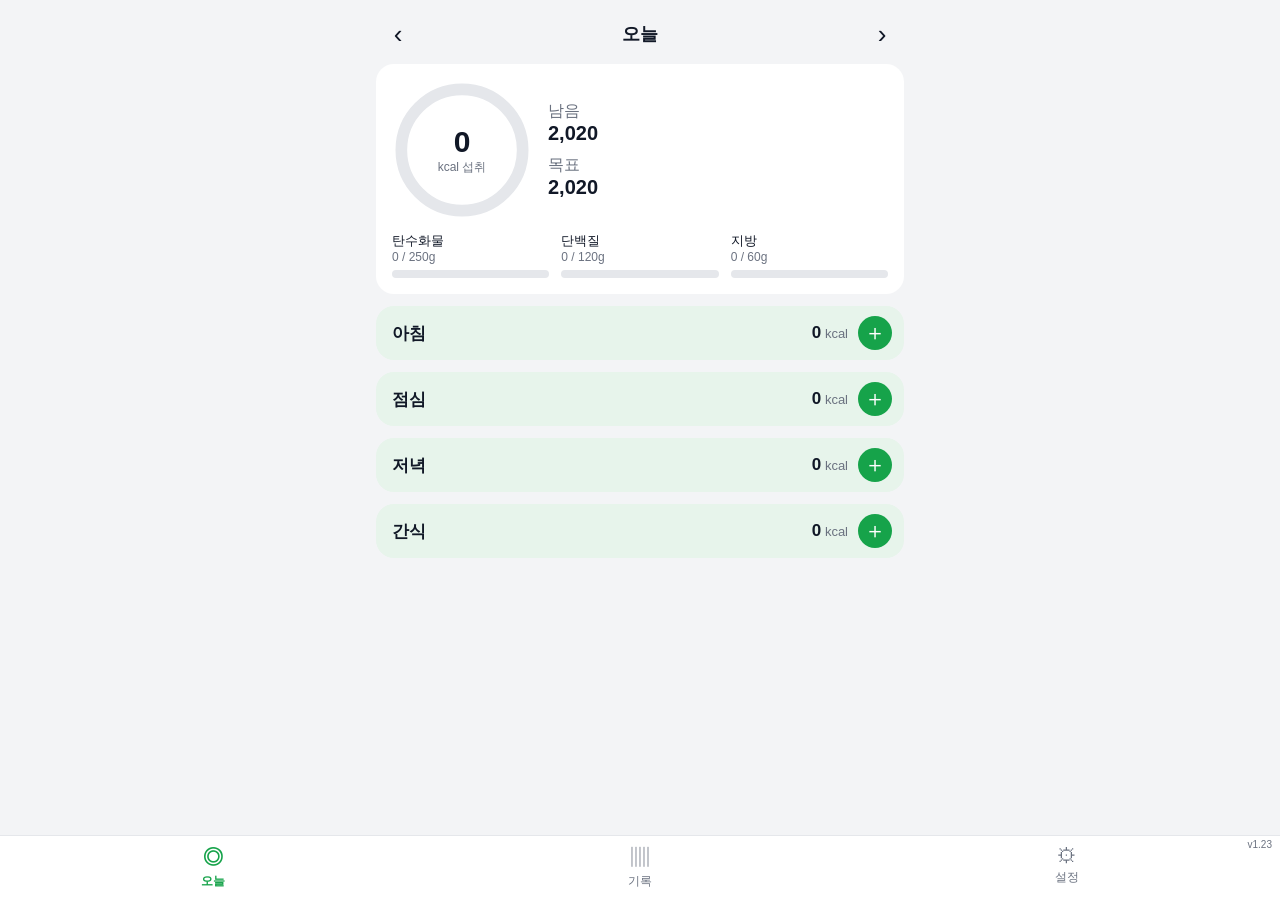
==== index.html @ 80eb6c92 "v1.23: 기록이 바뀌면 자동으로 Scriptable 열어 잠금화면 반영 (설정에서 끄기 가능) Co-Authored-By: Claude Opus 5.5 <noreply@anth" ====
<!doctype html>
<html lang="ko">
<head>
  <meta charset="utf-8">
  <meta name="viewport" content="width=device-width, initial-scale=1, viewport-fit=cover">
  <meta name="theme-color" content="#111827">
  <meta name="apple-mobile-web-app-capable" content="yes">
  <meta name="mobile-web-app-capable" content="yes">
  <meta name="apple-mobile-web-app-status-bar-style" content="black-translucent">
  <meta name="apple-mobile-web-app-title" content="Macho">
  <title>Macho</title>
  <link rel="manifest" href="manifest.webmanifest">
  <link rel="apple-touch-icon" href="icons/apple-touch-icon.png">
  <link rel="icon" href="icons/icon-192.png">
  <link rel="stylesheet" href="style.css">
</head>
<body>
  <main id="view-today" class="view active">
    <header class="datebar">
      <button class="icon-btn" id="prev-day" aria-label="이전 날">‹</button>
      <button class="date-label" id="date-label"></button>
      <button class="icon-btn" id="next-day" aria-label="다음 날">›</button>
    </header>

    <section class="card summary">
      <div class="ring-wrap">
        <svg viewBox="0 0 120 120" class="ring">
          <circle cx="60" cy="60" r="52" class="ring-bg"/>
          <circle cx="60" cy="60" r="52" class="ring-fg" id="ring-fg"/>
          <circle cx="112" cy="60" r="6" class="ring-pulse" id="ring-pulse"/>
          <circle cx="112" cy="60" r="6" class="ring-end" id="ring-end"/>
        </svg>
        <div class="ring-text">
          <div class="ring-num" id="kcal-eaten">0</div>
          <div class="ring-sub">kcal 섭취</div>
        </div>
      </div>
      <div class="side-stats">
        <div><span class="muted" id="kcal-left-label">남음</span><b id="kcal-left">0</b></div>
        <div><span class="muted">목표</span><b id="kcal-goal">0</b></div>
      </div>
      <div class="macros">
        <div class="macro" data-m="c"><div class="macro-top"><span>탄수화물</span><span class="mv"></span></div><div class="bar"><i></i></div></div>
        <div class="macro" data-m="p"><div class="macro-top"><span>단백질</span><span class="mv"></span></div><div class="bar"><i></i></div></div>
        <div class="macro" data-m="f"><div class="macro-top"><span>지방</span><span class="mv"></span></div><div class="bar"><i></i></div></div>
      </div>
    </section>

    <a class="btn wide sync-btn" id="widget-sync" hidden></a>

    <div id="meals"></div>
  </main>

  <main id="view-history" class="view">
    <h1 class="title">기록</h1>
    <section class="card">
      <div class="week-head">
        <button class="icon-btn" id="week-prev" aria-label="지난주">‹</button>
        <div class="center"><b id="week-label"></b><div class="muted small" id="week-sub"></div></div>
        <button class="icon-btn" id="week-next" aria-label="다음 주">›</button>
      </div>
      <div id="week-bars"></div>
    </section>
    <section class="card">
      <h2>추세</h2>
      <div class="seg" id="trend-range">
        <button data-range="30" class="active">1개월</button>
        <button data-range="90">3개월</button>
        <button data-range="365">1년</button>
        <button data-range="all">전체</button>
      </div>
      <div class="seg" id="trend-metric">
        <button data-metric="k" class="active">칼로리</button>
        <button data-metric="c">탄수화물</button>
        <button data-metric="p">단백질</button>
        <button data-metric="f">지방</button>
      </div>
      <div class="trend-stats" id="trend-stats"></div>
      <div class="trend-chart" id="trend-chart"></div>
      <p class="muted small" id="trend-note"></p>
    </section>
  </main>

  <main id="view-settings" class="view">
    <h1 class="title">설정</h1>
    <section class="card">
      <h2>하루 목표</h2>
      <label class="field"><span>탄수화물 (g)</span><input type="number" inputmode="decimal" id="goal-c"></label>
      <label class="field"><span>단백질 (g)</span><input type="number" inputmode="decimal" id="goal-p"></label>
      <label class="field"><span>지방 (g)</span><input type="number" inputmode="decimal" id="goal-f"></label>
      <p class="muted small">칼로리 목표 = 탄×4 + 단×4 + 지×9 = <b id="goal-kcal-calc">0</b> kcal</p>
      <button class="btn primary" id="save-goals">목표 저장</button>
    </section>

    <section class="card">
      <h2>아이폰 잠금화면 위젯</h2>
      <ol class="steps small">
        <li>앱스토어에서 무료 앱 <b>Scriptable</b>을 설치해요.</li>
        <li>스크립트가 2개예요. 각각 복사 버튼을 누르고, Scriptable에서 <b>＋</b> → 붙여넣기 → 맨 위 제목을 눌러 이름을 정확히 바꾸고 <b>Done</b>.
          <br>· 칼로리 원형 위젯 → 이름 <b>Macho</b>
          <br>· 탄단지 막대 위젯 → 이름 <b>MachoBar</b></li>
        <li>잠금화면을 길게 누르기 → <b>사용자화</b> → 잠금화면 → 시계 아래 위젯 칸 → <b>Scriptable</b> 직사각형 2개 추가 → 각 위젯을 눌러 Script를 왼쪽 <b>Macho</b>, 오른쪽 <b>MachoBar</b>로 선택. (Parameter 칸은 비워 두세요)</li>
        <li>아래 스위치를 켜면 오늘 화면에 <b>잠금화면에 반영</b> 버튼이 생겨요. 누르면 Scriptable이 잠깐 열렸다가 숫자를 저장해요. 왼쪽 위 <b>◀ Macho</b>를 눌러 돌아오면 돼요.</li>
      </ol>
      <div class="row">
        <button class="btn" data-copy="Macho">칼로리 스크립트 복사<br>(Macho)</button>
        <button class="btn" data-copy="MachoBar">탄단지 스크립트 복사<br>(MachoBar)</button>
      </div>
      <a class="btn wide" href="preview.html">위젯 모양 미리보기</a>
      <label class="switch-row"><span>잠금화면 위젯 사용</span><input type="checkbox" switch id="widget-toggle"></label>
      <label class="switch-row"><span>기록하면 바로 반영<br><small class="muted">추가·수정·삭제할 때 Scriptable이 잠깐 열려요</small></span><input type="checkbox" switch id="autosync-toggle"></label>
      <p class="muted small">위젯 숫자가 바뀌는 시점은 아이폰이 정해서, 반영 후 보통 몇 분 안에 바뀌어요.</p>
    </section>

    <section class="card">
      <h2>잠금화면 알림 <span class="tag">실험</span></h2>
      <p class="muted small">오늘 섭취 현황을 알림으로 띄워 잠금화면에서 볼 수 있게 합니다. 기록할 때마다 갱신됩니다. 안드로이드(크롬)에서 가장 잘 동작하고, 아이폰은 홈 화면에 추가한 뒤에만 가능합니다.</p>
      <label class="switch-row"><span>현황 알림 켜기</span><input type="checkbox" switch id="notify-toggle"></label>
      <p class="muted small" id="notify-status"></p>
    </section>

    <section class="card">
      <h2>내 음식</h2>
      <div id="custom-list"></div>
    </section>

    <section class="card">
      <h2>백업</h2>
      <p class="muted small">기록은 이 폰의 브라우저 안에만 저장됩니다. 폰을 바꾸거나 브라우저 데이터를 지우기 전에 백업해 두세요.</p>
      <div class="row">
        <button class="btn" id="export-btn">백업 파일 저장</button>
        <label class="btn">불러오기<input type="file" id="import-file" accept="application/json" hidden></label>
      </div>
    </section>

    <p class="muted small center" id="version-info"></p>
    <p class="muted small center">음식 데이터: 식품의약품안전처 식품영양성분 DB, 농촌진흥청 국가표준식품성분표<br>바코드 데이터: Open Food Facts (ODbL)</p>
  </main>

  <nav class="tabbar">
    <span class="app-version" id="app-version"></span>
    <button data-view="today" class="active"><span class="ti">◎</span>오늘</button>
    <button data-view="history"><span class="ti">▥</span>기록</button>
    <button data-view="settings"><span class="ti">⚙</span>설정</button>
  </nav>

  <!-- 음식 검색 시트 -->
  <div class="sheet" id="search-sheet" hidden>
    <div class="sheet-head">
      <button class="icon-btn" data-close aria-label="닫기">✕</button>
      <h2 id="search-title">음식 추가</h2>
      <span></span>
    </div>
    <div class="search-row">
      <input type="search" id="search-input" class="search" placeholder="음식 검색 (예: 닭가슴살)" autocomplete="off">
      <button class="btn scan-btn" id="scan-btn" aria-label="바코드 찍기">▥ 바코드</button>
    </div>
    <div class="seg" id="search-tabs">
      <button data-tab="recent" class="active">최근</button>
      <button data-tab="all">전체</button>
      <button data-tab="mine">내 음식</button>
    </div>
    <div class="food-list" id="food-list"></div>
    <button class="btn wide" id="custom-btn">＋ 직접 입력하기</button>
  </div>

  <!-- 바코드 시트 -->
  <div class="sheet" id="scan-sheet" hidden>
    <div class="sheet-head">
      <button class="icon-btn" data-close aria-label="닫기">✕</button>
      <h2>바코드 찍기</h2>
      <span></span>
    </div>
    <div class="scan-box"><video id="scan-video" playsinline muted></video><div class="scan-frame"></div></div>
    <p class="muted center small" id="scan-status">바코드를 가운데 네모에 맞춰 주세요</p>
    <label class="btn wide">사진으로 찍어서 찾기<input type="file" id="scan-photo" accept="image/*" capture="environment" hidden></label>
    <div class="search-row">
      <input type="text" id="scan-code" class="search" inputmode="numeric" placeholder="바코드 숫자 직접 입력" autocomplete="off">
      <button class="btn" id="scan-go">찾기</button>
    </div>
    <p class="muted small">제품 정보는 Open Food Facts에서 찾아요. 없는 제품은 한 번 직접 입력하면 다음부터 바코드로 바로 나와요.</p>
  </div>

  <!-- 양 선택 시트 -->
  <div class="sheet" id="amount-sheet" hidden>
    <div class="sheet-head">
      <button class="icon-btn" data-close aria-label="닫기">✕</button>
      <h2 id="amount-title"></h2>
      <span></span>
    </div>
    <p class="muted center" id="amount-unit"></p>
    <div class="chips" id="serving-chips"></div>
    <label class="field big"><span>양 (g)</span><input type="number" inputmode="decimal" id="amount-g"></label>
    <div class="preview" id="amount-preview"></div>
    <div class="seg" id="meal-select"></div>
    <button class="btn primary wide" id="amount-save">추가</button>
    <button class="btn wide" id="amount-edit">영양 정보 고치기</button>
    <button class="btn danger wide" id="amount-delete" hidden>삭제</button>
  </div>

  <!-- 직접 입력 시트 -->
  <div class="sheet" id="custom-sheet" hidden>
    <div class="sheet-head">
      <button class="icon-btn" data-close aria-label="닫기">✕</button>
      <h2>직접 입력</h2>
      <span></span>
    </div>
    <p class="muted small" id="cf-hint">식품 포장지 영양성분표를 보고 입력하세요.</p>
    <label class="field"><span>이름</span><input id="cf-name" placeholder="예: 편의점 닭가슴살 샐러드"></label>
    <label class="field"><span>단위 이름</span><input id="cf-unit" placeholder="예: 1팩"></label>
    <label class="field"><span>1회 제공량 (g)</span><input type="number" inputmode="decimal" id="cf-g" value="100"></label>
    <label class="field"><span>탄수화물 (g)</span><input type="number" inputmode="decimal" id="cf-c"></label>
    <label class="field"><span>단백질 (g)</span><input type="number" inputmode="decimal" id="cf-p"></label>
    <label class="field"><span>지방 (g)</span><input type="number" inputmode="decimal" id="cf-f"></label>
    <label class="field"><span>칼로리 (kcal)</span><input type="number" inputmode="decimal" id="cf-k" placeholder="비우면 자동 계산"></label>
    <label class="switch-row"><span>내 음식에 저장</span><input type="checkbox" switch id="cf-save" checked></label>
    <button class="btn primary wide" id="cf-submit">다음</button>
  </div>

  <div class="toast" id="toast" hidden></div>

  <script src="foods.js"></script>
  <script src="app.js"></script>
</body>
</html>
---- style.css ----
:root {
  --bg: #f3f4f6;
  --card: #ffffff;
  --text: #111827;
  --muted: #6b7280;
  --line: #e5e7eb;
  --accent: #16a34a;
  --c: #d97706;
  --p: #3b82f6;
  --f: #ec4899;
  --danger: #dc2626;
  --over: #ef4444;
  --head: #e7f4eb;   /* 끼니 제목 띠 */
}
@media (prefers-color-scheme: dark) {
  :root {
    --bg: #0b0f17;
    --card: #161b26;
    --text: #f3f4f6;
    --muted: #9ca3af;
    --line: #273042;
    --head: #1a2b22;
  }
}
[hidden] { display: none !important; }
* { box-sizing: border-box; -webkit-tap-highlight-color: transparent; }
html, body { margin: 0; background: var(--bg); color: var(--text); }
body {
  font-family: -apple-system, BlinkMacSystemFont, "Apple SD Gothic Neo", "Noto Sans KR", "Malgun Gothic", sans-serif;
  padding: env(safe-area-inset-top) 0 calc(72px + env(safe-area-inset-bottom));
  max-width: 560px; margin: 0 auto;
}
button, input { font: inherit; color: inherit; }
button { cursor: pointer; }
.view { display: none; padding: 8px 16px 16px; }
.view.active { display: block; }
.title { font-size: 22px; margin: 12px 0; }
h2 { font-size: 16px; margin: 0 0 12px; }
.muted { color: var(--muted); }
.small { font-size: 13px; line-height: 1.5; }
.center { text-align: center; }
.tag { font-size: 11px; background: var(--c); color: #fff; padding: 2px 6px; border-radius: 6px; vertical-align: middle; }

.card { background: var(--card); border-radius: 18px; padding: 16px; margin-bottom: 12px; }

/* 날짜 */
.datebar { display: flex; align-items: center; justify-content: space-between; padding: 4px 0 8px; }
.date-label { background: none; border: 0; font-size: 18px; font-weight: 700; }
.icon-btn { background: none; border: 0; font-size: 26px; width: 44px; height: 44px; border-radius: 50%; }
.icon-btn:active { background: var(--line); }

/* 요약 */
.summary { display: grid; grid-template-columns: auto 1fr; gap: 12px 16px; align-items: center; }
.ring-wrap { position: relative; width: 140px; height: 140px; }
.ring { width: 100%; height: 100%; transform: rotate(-90deg); overflow: visible; }
.ring circle { fill: none; stroke-width: 10; }
.ring-bg { stroke: var(--line); }
.ring-fg { stroke: var(--accent); stroke-linecap: round; transition: stroke-dashoffset .4s, stroke .2s; }
.ring-fg.over { stroke: var(--over); }
/* 펄스: 채워진 끝에 점 + 퍼져 나가는 링 */
.ring .ring-end { fill: var(--accent); stroke: var(--card); stroke-width: 2.5; }
.ring .ring-pulse { fill: none; stroke: var(--accent); stroke-width: 3; transform-box: fill-box; transform-origin: center; animation: ring-pulse 1.8s ease-out infinite; }
.ring.over .ring-end { fill: var(--over); }
.ring.over .ring-pulse { stroke: var(--over); }
@keyframes ring-pulse { 0% { transform: scale(.7); opacity: .85; } 100% { transform: scale(2.6); opacity: 0; } }
.ring-text { position: absolute; inset: 0; display: flex; flex-direction: column; align-items: center; justify-content: center; }
.ring-num { font-size: 30px; font-weight: 800; }
.ring-sub { font-size: 12px; color: var(--muted); }
.side-stats { display: grid; gap: 10px; }
.side-stats div { display: flex; flex-direction: column; }
.side-stats b { font-size: 20px; }
.macros { grid-column: 1 / -1; display: grid; grid-template-columns: repeat(3, 1fr); gap: 12px; }
.macro-top { display: flex; flex-direction: column; font-size: 13px; margin-bottom: 6px; }
.macro-top .mv { color: var(--muted); font-size: 12px; }
.bar { height: 8px; background: var(--line); border-radius: 4px; }
.bar i { position: relative; display: block; height: 100%; width: 0; border-radius: 4px; transition: width .4s; }
.bar i::after { content: ""; position: absolute; right: -6px; top: 50%; width: 12px; height: 12px; margin-top: -6px; box-sizing: border-box; border: 2px solid var(--card); border-radius: 50%; background: currentColor; animation: bar-pulse 1.8s ease-out infinite; }
.bar i.zero::after { display: none; }
@keyframes bar-pulse { 0% { box-shadow: 0 0 0 0 color-mix(in srgb, currentColor 60%, transparent); } 100% { box-shadow: 0 0 0 9px color-mix(in srgb, currentColor 0%, transparent); } }
@media (prefers-reduced-motion: reduce) { .ring .ring-pulse { display: none; } .bar i::after { animation: none; } }
.macro[data-m="c"] .bar i { background: var(--c); color: var(--c); }
.macro[data-m="p"] .bar i { background: var(--p); color: var(--p); }
.macro[data-m="f"] .bar i { background: var(--f); color: var(--f); }
.over-text { color: var(--over); }
.macro.over .mv { color: var(--over); font-weight: 700; }

/* 식사 */
.card.meal { padding: 0; overflow: hidden; }
.meal-head { display: flex; justify-content: space-between; align-items: center; gap: 8px; padding: 10px 12px 10px 16px; background: var(--head); }
.meal-title { display: flex; align-items: baseline; gap: 6px; }
.meal-head h2 { margin: 0; font-size: 17px; font-weight: 800; }
.meal-count { font-size: 12px; color: var(--muted); }
.meal-right { display: flex; align-items: center; gap: 10px; }
.meal-kcal { color: var(--muted); font-size: 13px; white-space: nowrap; }
.meal-kcal b { color: var(--text); font-size: 17px; font-variant-numeric: tabular-nums; }
.add-btn { background: var(--accent); color: #fff; border: 0; border-radius: 50%; width: 34px; height: 34px; font-size: 22px; line-height: 1; flex: none; }
.meal-items { padding: 0 16px; }
.meal .entry:first-of-type { margin-top: 0; border-top: 0; }
.meal .entry-name { font-weight: 500; }
.meal .entry-kcal { font-weight: 500; }
.entry { display: flex; justify-content: space-between; align-items: center; padding: 10px 0; border-top: 1px solid var(--line); gap: 8px; }
.entry:first-of-type { margin-top: 10px; }
.entry-name { font-weight: 600; }
.entry-sub { font-size: 12px; color: var(--muted); margin-top: 2px; }
.entry-kcal { white-space: nowrap; font-weight: 600; }

/* 기록 */
.hist-row { display: grid; grid-template-columns: 54px 1fr 64px; align-items: center; gap: 8px; padding: 8px 0; font-size: 14px; }
.hist-bar { height: 14px; background: var(--line); border-radius: 7px; position: relative; overflow: hidden; display: flex; }
.hist-bar i { display: block; height: 100%; }
.hist-goal { position: absolute; top: -2px; bottom: -2px; width: 2px; background: var(--text); opacity: .5; }
.hist-kcal { text-align: right; }
.legend { display: flex; gap: 12px; font-size: 12px; color: var(--muted); margin-top: 8px; flex-wrap: wrap; }
.legend span::before { content: ""; display: inline-block; width: 10px; height: 10px; border-radius: 3px; margin-right: 4px; background: var(--dot); }
.week-head { display: grid; grid-template-columns: 44px 1fr 44px; align-items: center; margin-bottom: 4px; }
.week-head .icon-btn:disabled { opacity: .25; }
.hist-row { width: 100%; background: none; border: 0; text-align: left; border-radius: 8px; }
.hist-row:active { background: var(--line); }
.hist-row.future { opacity: .4; }
.hist-row.today span:first-child { font-weight: 700; color: var(--accent); }
.trend-stats { display: grid; grid-template-columns: repeat(3, 1fr); gap: 8px; margin: 4px 0 8px; }
.trend-stats div { display: flex; flex-direction: column; }
.trend-stats b { font-size: 18px; font-variant-numeric: tabular-nums; }
.trend-stats span { font-size: 12px; color: var(--muted); }
.trend-chart { position: relative; touch-action: pan-y; }
.trend-chart svg { display: block; width: 100%; overflow: visible; }
.trend-chart text { fill: var(--muted); font-size: 10px; font-variant-numeric: tabular-nums; }
.trend-tip { position: absolute; top: 0; transform: translateX(-50%); background: var(--text); color: var(--card); font-size: 12px; padding: 4px 8px; border-radius: 8px; white-space: nowrap; pointer-events: none; }
.avg { margin-top: 14px; padding-top: 12px; border-top: 1px solid var(--line); font-size: 14px; line-height: 1.7; }

/* 탭바 */
.tabbar { position: fixed; bottom: 0; left: 0; right: 0; display: flex; background: var(--card); border-top: 1px solid var(--line); padding-bottom: env(safe-area-inset-bottom); z-index: 5; }
.app-version { position: absolute; right: 8px; top: 3px; font-size: 10px; color: var(--muted); pointer-events: none; font-variant-numeric: tabular-nums; }
.tabbar button { flex: 1; background: none; border: 0; padding: 8px 0 10px; font-size: 12px; color: var(--muted); display: flex; flex-direction: column; align-items: center; gap: 2px; }
.tabbar .ti { font-size: 20px; }
.tabbar button.active { color: var(--accent); font-weight: 700; }

/* 시트 */
.sheet { position: fixed; inset: 0; background: var(--bg); z-index: 10; overflow-y: auto; padding: calc(env(safe-area-inset-top) + 4px) 16px calc(24px + env(safe-area-inset-bottom)); max-width: 560px; margin: 0 auto; }
.sheet[hidden] { display: none; }
.sheet-head { display: grid; grid-template-columns: 44px 1fr 44px; align-items: center; margin-bottom: 8px; }
.sheet-head h2 { text-align: center; margin: 0; font-size: 17px; }
.search { width: 100%; padding: 12px 14px; border-radius: 12px; border: 1px solid var(--line); background: var(--card); font-size: 16px; }
.search-row { display: flex; gap: 8px; margin-top: 8px; }
.search-row:first-of-type { margin-top: 0; }
.search-row .search { flex: 1; min-width: 0; }
.scan-btn { white-space: nowrap; padding: 0 14px; }
.scan-box { position: relative; width: 100%; aspect-ratio: 4 / 3; background: #000; border-radius: 16px; overflow: hidden; margin: 4px 0 8px; }
.scan-box video { width: 100%; height: 100%; object-fit: cover; display: block; }
.scan-frame { position: absolute; left: 12%; right: 12%; top: 32%; bottom: 32%; border: 3px solid var(--accent); border-radius: 12px; box-shadow: 0 0 0 999px rgba(0,0,0,.35); }
.src { display: inline-block; font-size: 11px; padding: 0 6px; border-radius: 6px; background: var(--line); color: var(--muted); margin-right: 4px; vertical-align: 1px; }
.miss { color: var(--over); }
.seg { display: flex; background: var(--line); border-radius: 12px; padding: 3px; margin: 12px 0; }
.seg button { flex: 1; border: 0; background: none; padding: 8px 0; border-radius: 10px; font-size: 14px; }
.seg button.active { background: var(--card); font-weight: 700; box-shadow: 0 1px 3px rgba(0,0,0,.12); }
.food-list { background: var(--card); border-radius: 14px; overflow: hidden; margin-bottom: 12px; }
.food-item { display: flex; justify-content: space-between; align-items: center; padding: 12px 14px; border-bottom: 1px solid var(--line); width: 100%; background: none; border-left: 0; border-right: 0; border-top: 0; text-align: left; gap: 8px; }
.food-item:last-child { border-bottom: 0; }
.food-item:active { background: var(--line); }
.empty { padding: 20px; text-align: center; color: var(--muted); font-size: 14px; }

.chips { display: flex; gap: 8px; flex-wrap: wrap; justify-content: center; margin: 8px 0 12px; }
.chips button { border: 1px solid var(--line); background: var(--card); border-radius: 999px; padding: 8px 14px; font-size: 14px; }
.chips button.active { border-color: var(--accent); color: var(--accent); font-weight: 700; }

.field { display: flex; justify-content: space-between; align-items: center; gap: 12px; padding: 10px 0; border-bottom: 1px solid var(--line); }
.field span { font-size: 15px; white-space: nowrap; }
.field input { flex: 1; min-width: 0; text-align: right; border: 0; background: none; font-size: 16px; padding: 4px 0; outline: none; }
.field.big input { font-size: 26px; font-weight: 700; }
.sheet .field { background: var(--card); padding: 12px 14px; border-radius: 12px; border: 0; margin-bottom: 8px; }

.preview { display: grid; grid-template-columns: repeat(4, 1fr); gap: 6px; background: var(--card); border-radius: 14px; padding: 14px 6px; margin: 12px 0; text-align: center; }
.preview b { display: block; font-size: 18px; }
.preview span { font-size: 12px; color: var(--muted); }

.btn { display: inline-flex; align-items: center; justify-content: center; border: 1px solid var(--line); background: var(--card); border-radius: 12px; padding: 12px 16px; font-size: 15px; font-weight: 600; }
.btn.primary { background: var(--accent); color: #fff; border-color: var(--accent); }
.btn.danger { color: var(--danger); }
.btn.wide { width: 100%; margin-top: 8px; }
.row { display: flex; gap: 8px; }
.row .btn { flex: 1; }
.switch-row { display: flex; justify-content: space-between; align-items: center; padding: 10px 0; }
.switch-row input { accent-color: var(--accent); }
.switch-row input:not([switch]) { width: 22px; height: 22px; }
[data-haptic-trigger] { position: absolute; inset: 0; touch-action: manipulation; -webkit-tap-highlight-color: transparent; }
[data-haptic-trigger] input { position: absolute; width: 1px; height: 1px; margin: 0; visibility: hidden; }
.sheet .switch-row { background: var(--card); padding: 12px 14px; border-radius: 12px; margin-bottom: 8px; }
.sync-btn { margin: 0 0 12px; text-decoration: none; }
.sync-btn.pending { background: var(--text); color: var(--card); border-color: var(--text); }
.sync-btn.done { color: var(--muted); }
.steps { padding-left: 20px; margin: 0 0 12px; }
.steps li { margin-bottom: 6px; }
.del-x { border: 0; background: none; color: var(--danger); font-size: 14px; padding: 6px; }

.toast { position: fixed; left: 50%; bottom: calc(90px + env(safe-area-inset-bottom)); transform: translateX(-50%); background: #111827; color: #fff; padding: 10px 16px; border-radius: 999px; font-size: 14px; z-index: 20; white-space: nowrap; }
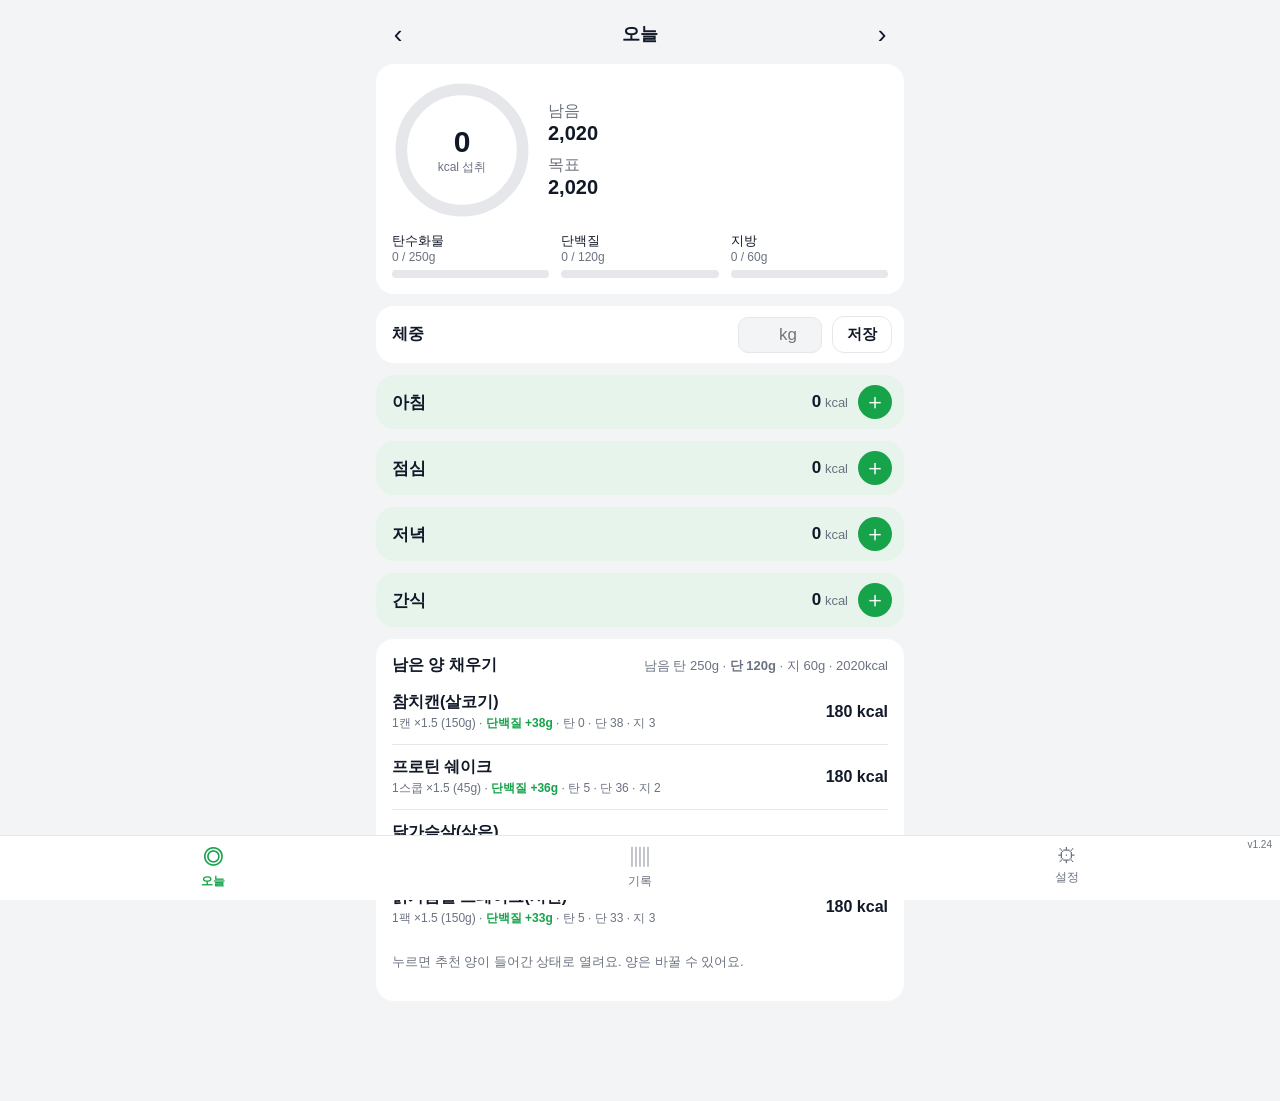
==== commit 21720731: "v1.24: 세트·어제 그대로·자주 먹는 것 바로가기, 남은 양 채우기 추천, 백업 알림, 체중 기록/그래프, 목표 자동 계산, 기록 깜빡 알림 Co-Authored-By: Cla" ====
--- a/index.html
+++ b/index.html
@@ -46,9 +46,30 @@
       </div>
     </section>
 
+    <section class="card notice" id="backup-banner" hidden>
+      <div><b>백업할 때가 됐어요</b><div class="muted small" id="backup-banner-text"></div></div>
+      <div class="row">
+        <button class="btn primary" id="backup-now">지금 백업</button>
+        <button class="btn" id="backup-later">나중에</button>
+      </div>
+    </section>
+
     <a class="btn wide sync-btn" id="widget-sync" hidden></a>
 
+    <section class="card weight-card">
+      <span class="wc-label">체중</span>
+      <span class="wc-diff" id="weight-diff"></span>
+      <input type="number" inputmode="decimal" step="0.1" id="weight-input" placeholder="kg" aria-label="체중 (kg)">
+      <button class="btn" id="weight-save">저장</button>
+    </section>
+
     <div id="meals"></div>
+
+    <section class="card" id="suggest-card" hidden>
+      <div class="sg-head"><h2>남은 양 채우기</h2><span class="muted small" id="suggest-left"></span></div>
+      <div id="suggest-list"></div>
+      <p class="muted small">누르면 추천 양이 들어간 상태로 열려요. 양은 바꿀 수 있어요.</p>
+    </section>
   </main>
 
   <main id="view-history" class="view">
@@ -74,6 +95,7 @@
         <button data-metric="c">탄수화물</button>
         <button data-metric="p">단백질</button>
         <button data-metric="f">지방</button>
+        <button data-metric="w">체중</button>
       </div>
       <div class="trend-stats" id="trend-stats"></div>
       <div class="trend-chart" id="trend-chart"></div>
@@ -89,7 +111,10 @@
       <label class="field"><span>단백질 (g)</span><input type="number" inputmode="decimal" id="goal-p"></label>
       <label class="field"><span>지방 (g)</span><input type="number" inputmode="decimal" id="goal-f"></label>
       <p class="muted small">칼로리 목표 = 탄×4 + 단×4 + 지×9 = <b id="goal-kcal-calc">0</b> kcal</p>
-      <button class="btn primary" id="save-goals">목표 저장</button>
+      <div class="row">
+        <button class="btn primary" id="save-goals">목표 저장</button>
+        <button class="btn" id="open-goal-calc">내 몸에 맞게 자동 계산</button>
+      </div>
     </section>
 
     <section class="card">
@@ -109,6 +134,12 @@
       <a class="btn wide" href="preview.html">위젯 모양 미리보기</a>
       <label class="switch-row"><span>잠금화면 위젯 사용</span><input type="checkbox" switch id="widget-toggle"></label>
       <label class="switch-row"><span>기록하면 바로 반영<br><small class="muted">추가·수정·삭제할 때 Scriptable이 잠깐 열려요</small></span><input type="checkbox" switch id="autosync-toggle"></label>
+      <label class="field"><span>기록 깜빡 알림<br><small class="muted">이 시각까지 기록이 없으면 알려 줘요</small></span>
+        <select id="remind-hour">
+          <option value="0">끄기</option><option value="19">저녁 7시</option><option value="20">저녁 8시</option>
+          <option value="21">밤 9시</option><option value="22">밤 10시</option><option value="23">밤 11시</option>
+        </select></label>
+      <p class="muted small">알림은 Scriptable이 보내요. 처음 한 번 Scriptable이 알림 권한을 물으면 '허용'을 눌러 주세요. 위젯이 새로 고쳐질 때 확인해서, 정한 시각보다 조금 늦게 올 수 있어요.</p>
       <p class="muted small">위젯 숫자가 바뀌는 시점은 아이폰이 정해서, 반영 후 보통 몇 분 안에 바뀌어요.</p>
     </section>
 
@@ -120,13 +151,19 @@
     </section>
 
     <section class="card">
+      <h2>내 세트</h2>
+      <div id="set-list"></div>
+    </section>
+
+    <section class="card">
       <h2>내 음식</h2>
       <div id="custom-list"></div>
     </section>
 
     <section class="card">
       <h2>백업</h2>
-      <p class="muted small">기록은 이 폰의 브라우저 안에만 저장됩니다. 폰을 바꾸거나 브라우저 데이터를 지우기 전에 백업해 두세요.</p>
+      <p class="muted small">기록은 이 폰의 Macho 안에만 저장돼요. "백업 파일 저장"을 누르고 공유 화면에서 <b>파일에 저장 → iCloud Drive</b>를 고르면 폰을 바꿔도 되살릴 수 있어요. 7일 넘게 백업하지 않으면 오늘 화면에서 알려 줘요.</p>
+      <p class="muted small" id="last-backup"></p>
       <div class="row">
         <button class="btn" id="export-btn">백업 파일 저장</button>
         <label class="btn">불러오기<input type="file" id="import-file" accept="application/json" hidden></label>
@@ -159,6 +196,7 @@
       <button data-tab="recent" class="active">최근</button>
       <button data-tab="all">전체</button>
       <button data-tab="mine">내 음식</button>
+      <button data-tab="sets">세트</button>
     </div>
     <div class="food-list" id="food-list"></div>
     <button class="btn wide" id="custom-btn">＋ 직접 입력하기</button>
@@ -196,6 +234,30 @@
     <button class="btn primary wide" id="amount-save">추가</button>
     <button class="btn wide" id="amount-edit">영양 정보 고치기</button>
     <button class="btn danger wide" id="amount-delete" hidden>삭제</button>
+  </div>
+
+  <!-- 목표 자동 계산 시트 -->
+  <div class="sheet" id="goal-sheet" hidden>
+    <div class="sheet-head">
+      <button class="icon-btn" data-close aria-label="닫기">✕</button>
+      <h2>목표 자동 계산</h2>
+      <span></span>
+    </div>
+    <div class="seg" id="gc-sex"><button data-v="m" class="active">남성</button><button data-v="f">여성</button></div>
+    <label class="field"><span>나이</span><input type="number" inputmode="numeric" id="gc-age" placeholder="세"></label>
+    <label class="field"><span>키 (cm)</span><input type="number" inputmode="decimal" id="gc-h"></label>
+    <label class="field"><span>몸무게 (kg)</span><input type="number" inputmode="decimal" id="gc-w"></label>
+    <label class="field"><span>활동량</span>
+      <select id="gc-act">
+        <option value="1.2">거의 안 움직임</option>
+        <option value="1.375">가벼운 운동 (주 1~3회)</option>
+        <option value="1.55" selected>보통 운동 (주 3~5회)</option>
+        <option value="1.725">운동 많이 (주 6~7회)</option>
+      </select></label>
+    <div class="seg" id="gc-goal"><button data-v="cut">감량</button><button data-v="keep" class="active">유지</button><button data-v="bulk">증량</button></div>
+    <div class="preview" id="gc-result"></div>
+    <p class="muted small">기초대사량 공식(미플린-세인트 지어)과 활동량으로 계산한 추정치예요. 감량은 20% 적게, 증량은 10% 많게 잡고, 단백질은 몸무게 1kg당 감량 2.0g·유지 1.6g·증량 1.8g, 지방은 칼로리의 25%예요.</p>
+    <button class="btn primary wide" id="gc-apply">이 목표로 저장</button>
   </div>
 
   <!-- 직접 입력 시트 -->
--- a/style.css
+++ b/style.css
@@ -11,6 +11,7 @@
   --danger: #dc2626;
   --over: #ef4444;
   --head: #e7f4eb;   /* 끼니 제목 띠 */
+  --w: #7c3aed;      /* 체중 그래프 */
 }
 @media (prefers-color-scheme: dark) {
   :root {
@@ -20,6 +21,7 @@
     --muted: #9ca3af;
     --line: #273042;
     --head: #1a2b22;
+    --w: #a78bfa;
   }
 }
 [hidden] { display: none !important; }
@@ -150,6 +152,28 @@
 .scan-frame { position: absolute; left: 12%; right: 12%; top: 32%; bottom: 32%; border: 3px solid var(--accent); border-radius: 12px; box-shadow: 0 0 0 999px rgba(0,0,0,.35); }
 .src { display: inline-block; font-size: 11px; padding: 0 6px; border-radius: 6px; background: var(--line); color: var(--muted); margin-right: 4px; vertical-align: 1px; }
 .miss { color: var(--over); }
+/* 끼니 바로가기 줄 (세트·어제 그대로·자주 먹는 것) */
+.quick { display: flex; gap: 6px; overflow-x: auto; padding: 8px 16px; scrollbar-width: none; }
+.quick::-webkit-scrollbar { display: none; }
+.chip { flex: none; border: 1px solid var(--line); background: var(--card); color: var(--text); border-radius: 999px; padding: 6px 11px; font-size: 13px; white-space: nowrap; }
+.chip.set { border-color: var(--accent); color: var(--accent); font-weight: 600; }
+.chip.copy { background: var(--head); border-color: transparent; }
+.meal-foot { display: flex; justify-content: flex-end; padding: 0 16px 8px; }
+.link-btn { background: none; border: 0; color: var(--muted); font-size: 13px; padding: 4px 0; }
+/* 체중 */
+.weight-card { display: flex; align-items: center; gap: 10px; padding: 10px 12px 10px 16px; }
+.wc-label { font-weight: 700; }
+.wc-diff { flex: 1; font-size: 13px; color: var(--muted); }
+#weight-input { width: 84px; text-align: right; font-size: 17px; border: 1px solid var(--line); border-radius: 10px; padding: 7px 9px; background: var(--bg); }
+#weight-save { padding: 8px 14px; }
+/* 백업 알림 */
+.notice { display: grid; gap: 10px; border: 1px solid var(--accent); }
+/* 추천 */
+.sg-head { display: flex; justify-content: space-between; align-items: baseline; gap: 8px; flex-wrap: wrap; margin-bottom: 4px; }
+.sg-head h2 { margin: 0; }
+#suggest-list .food-item { padding-left: 0; padding-right: 0; }
+.fill { color: var(--accent); font-weight: 600; }
+.field select { flex: 1; min-width: 0; text-align: right; text-align-last: right; border: 0; background: none; font-size: 16px; color: var(--text); }
 .seg { display: flex; background: var(--line); border-radius: 12px; padding: 3px; margin: 12px 0; }
 .seg button { flex: 1; border: 0; background: none; padding: 8px 0; border-radius: 10px; font-size: 14px; }
 .seg button.active { background: var(--card); font-weight: 700; box-shadow: 0 1px 3px rgba(0,0,0,.12); }
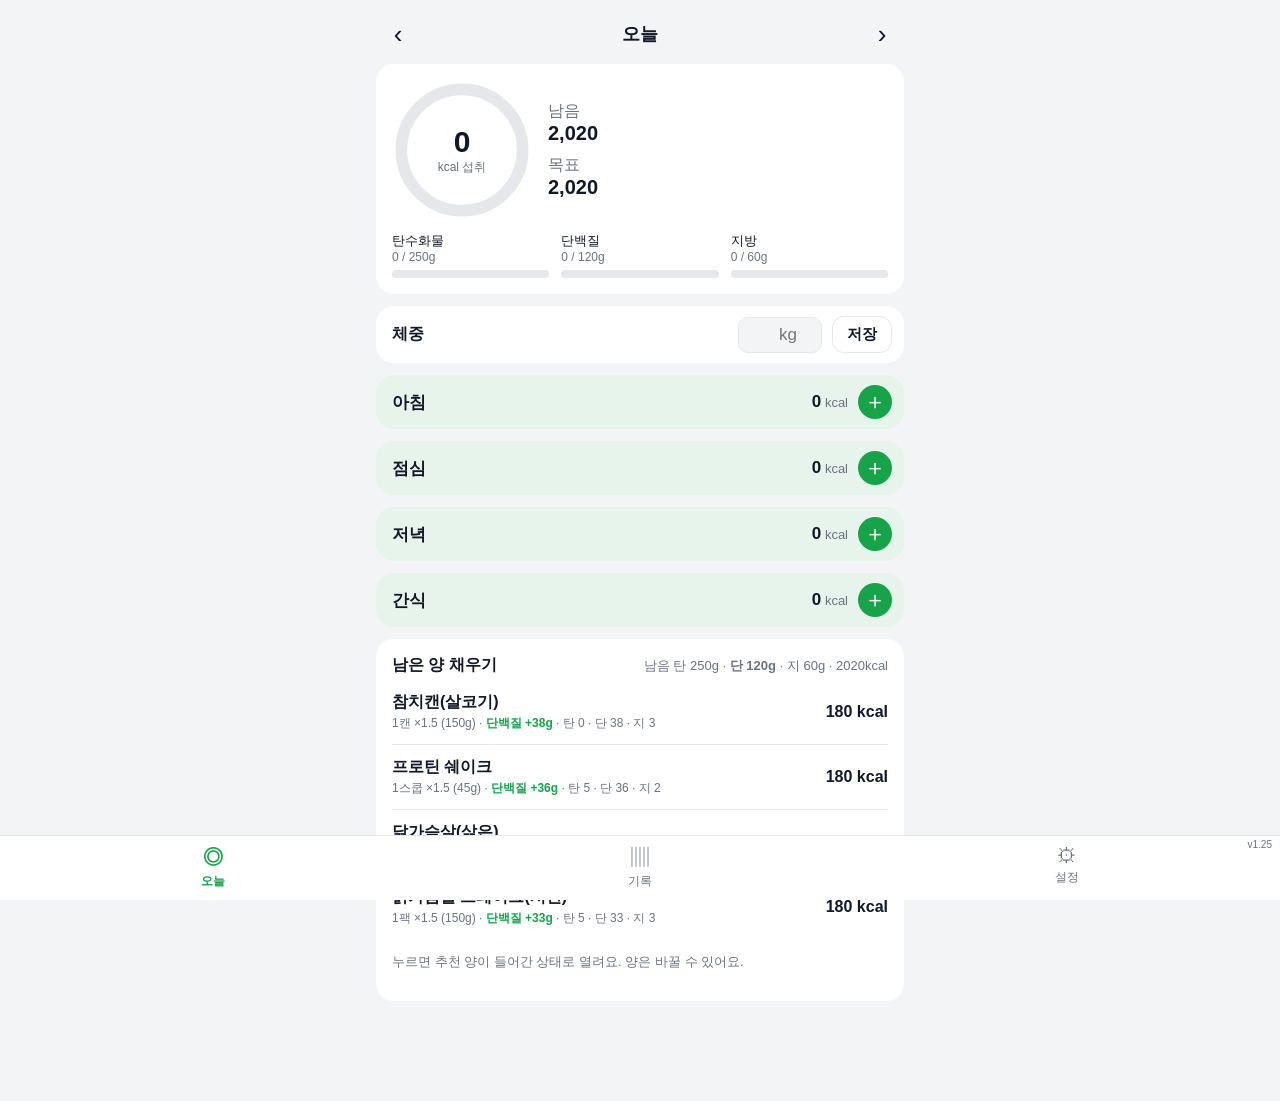
==== commit 17528d05: "v1.25: 음식 추가 시 개수 스테퍼(−/+, 직접 입력) 추가, 최대 20개까지 Co-Authored-By: Claude Fable 5.1 <noreply@anthropic.c" ====
--- a/index.html
+++ b/index.html
@@ -228,6 +228,13 @@
     </div>
     <p class="muted center" id="amount-unit"></p>
     <div class="chips" id="serving-chips"></div>
+    <div class="stepper" id="amount-stepper">
+      <span id="amount-count-label">개수</span>
+      <button type="button" id="count-minus" aria-label="개수 줄이기">−</button>
+      <input type="number" inputmode="decimal" id="amount-count" min="0.5" max="20" step="0.5" aria-label="개수">
+      <button type="button" id="count-plus" aria-label="개수 늘리기">+</button>
+      <span class="muted small">최대 20개</span>
+    </div>
     <label class="field big"><span>양 (g)</span><input type="number" inputmode="decimal" id="amount-g"></label>
     <div class="preview" id="amount-preview"></div>
     <div class="seg" id="meal-select"></div>
--- a/style.css
+++ b/style.css
@@ -187,6 +187,13 @@
 .chips button { border: 1px solid var(--line); background: var(--card); border-radius: 999px; padding: 8px 14px; font-size: 14px; }
 .chips button.active { border-color: var(--accent); color: var(--accent); font-weight: 700; }
 
+.stepper { display: flex; align-items: center; gap: 8px; background: var(--card); border-radius: 12px; padding: 10px 14px; margin-bottom: 8px; }
+.stepper > span:first-child { font-size: 15px; white-space: nowrap; flex: 1; }
+.stepper button { width: 40px; height: 40px; border-radius: 999px; border: 1px solid var(--line); background: var(--bg, #fff); font-size: 22px; line-height: 1; font-weight: 600; }
+.stepper button:disabled { opacity: .35; }
+.stepper input { width: 64px; text-align: center; border: 0; background: none; font-size: 22px; font-weight: 700; outline: none; -moz-appearance: textfield; }
+.stepper input::-webkit-outer-spin-button, .stepper input::-webkit-inner-spin-button { -webkit-appearance: none; margin: 0; }
+
 .field { display: flex; justify-content: space-between; align-items: center; gap: 12px; padding: 10px 0; border-bottom: 1px solid var(--line); }
 .field span { font-size: 15px; white-space: nowrap; }
 .field input { flex: 1; min-width: 0; text-align: right; border: 0; background: none; font-size: 16px; padding: 4px 0; outline: none; }
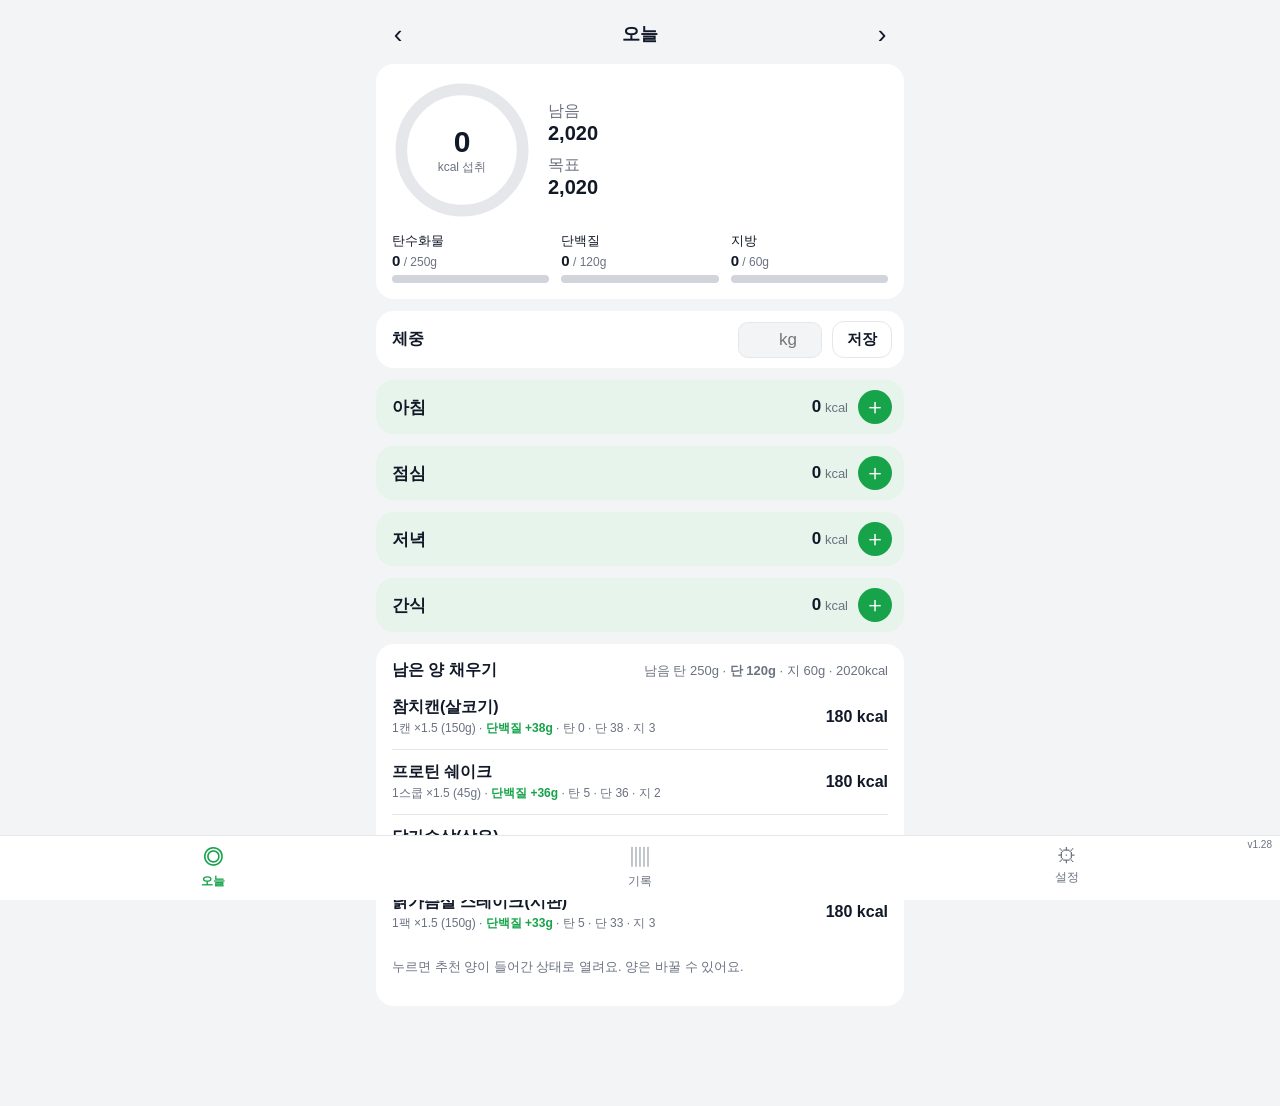
==== commit 52bc9843: "v1.28: 음식을 여러 개 넣고 아래 확정 바를 한 번 누르면 Scriptable 반영 (새로 넣은 음식에 NEW 표시) Co-Authored-By: Claude Opus 5.5" ====
--- a/index.html
+++ b/index.html
@@ -133,7 +133,7 @@
       </div>
       <a class="btn wide" href="preview.html">위젯 모양 미리보기</a>
       <label class="switch-row"><span>잠금화면 위젯 사용</span><input type="checkbox" switch id="widget-toggle"></label>
-      <label class="switch-row"><span>기록하면 바로 반영<br><small class="muted">추가·수정·삭제할 때 Scriptable이 잠깐 열려요</small></span><input type="checkbox" switch id="autosync-toggle"></label>
+      <label class="switch-row"><span>모아서 확정하기<br><small class="muted">여러 개 넣은 뒤 아래 확정 바를 누르면 Scriptable이 한 번만 열려요</small></span><input type="checkbox" switch id="autosync-toggle"></label>
       <label class="field"><span>기록 깜빡 알림<br><small class="muted">이 시각까지 기록이 없으면 알려 줘요</small></span>
         <select id="remind-hour">
           <option value="0">끄기</option><option value="19">저녁 7시</option><option value="20">저녁 8시</option>
@@ -173,6 +173,8 @@
     <p class="muted small center" id="version-info"></p>
     <p class="muted small center">음식 데이터: 식품의약품안전처 식품영양성분 DB, 농촌진흥청 국가표준식품성분표<br>바코드 데이터: Open Food Facts (ODbL)</p>
   </main>
+
+  <a class="confirm-bar" id="confirm-bar" hidden><span id="confirm-count"></span><b>확정 · 잠금화면 반영</b></a>
 
   <nav class="tabbar">
     <span class="app-version" id="app-version"></span>
--- a/style.css
+++ b/style.css
@@ -9,7 +9,8 @@
   --p: #3b82f6;
   --f: #ec4899;
   --danger: #dc2626;
-  --over: #ef4444;
+  --over: #ff0000;   /* 초과: 새빨간색 (2026-10-03) */
+  --track: #d1d5db;  /* 탄단지 막대의 안 채워진 부분 — 배경과 확실히 구분되게 */
   --head: #e7f4eb;   /* 끼니 제목 띠 */
   --w: #7c3aed;      /* 체중 그래프 */
 }
@@ -20,6 +21,7 @@
     --text: #f3f4f6;
     --muted: #9ca3af;
     --line: #273042;
+    --track: #3b4557;
     --head: #1a2b22;
     --w: #a78bfa;
   }
@@ -73,8 +75,9 @@
 .side-stats b { font-size: 20px; }
 .macros { grid-column: 1 / -1; display: grid; grid-template-columns: repeat(3, 1fr); gap: 12px; }
 .macro-top { display: flex; flex-direction: column; font-size: 13px; margin-bottom: 6px; }
-.macro-top .mv { color: var(--muted); font-size: 12px; }
-.bar { height: 8px; background: var(--line); border-radius: 4px; }
+.macro-top .mv { color: var(--text); font-size: 15px; font-weight: 600; margin-top: 2px; }
+.macro-top .mv-goal { color: var(--muted); font-size: 12px; font-weight: 400; }
+.bar { height: 8px; background: var(--track); border-radius: 4px; }
 .bar i { position: relative; display: block; height: 100%; width: 0; border-radius: 4px; transition: width .4s; }
 .bar i::after { content: ""; position: absolute; right: -6px; top: 50%; width: 12px; height: 12px; margin-top: -6px; box-sizing: border-box; border: 2px solid var(--card); border-radius: 50%; background: currentColor; animation: bar-pulse 1.8s ease-out infinite; }
 .bar i.zero::after { display: none; }
@@ -84,7 +87,8 @@
 .macro[data-m="p"] .bar i { background: var(--p); color: var(--p); }
 .macro[data-m="f"] .bar i { background: var(--f); color: var(--f); }
 .over-text { color: var(--over); }
-.macro.over .mv { color: var(--over); font-weight: 700; }
+/* 초과하면 섭취 숫자만 빨갛게 (목표 숫자는 그대로) */
+.macro.over .mv-now { color: var(--over); font-weight: 800; }
 
 /* 식사 */
 .card.meal { padding: 0; overflow: hidden; }
@@ -105,6 +109,12 @@
 .entry-name { font-weight: 600; }
 .entry-sub { font-size: 12px; color: var(--muted); margin-top: 2px; }
 .entry-kcal { white-space: nowrap; font-weight: 600; }
+/* 먹은 음식: 왼쪽으로 밀면 오른쪽에 빨간 − 버튼 */
+.swipe-row { position: relative; overflow: hidden; border-top: 1px solid var(--line); }
+.meal-items .swipe-row:first-child { border-top: 0; }
+.swipe-row .entry { position: relative; z-index: 1; margin-top: 0; border-top: 0; background: var(--card); touch-action: pan-y; will-change: transform; }
+.swipe-row [data-haptic-trigger] { touch-action: pan-y; }
+.entry-del { position: absolute; top: 0; right: 0; bottom: 0; width: 72px; border: 0; background: var(--danger); color: #fff; font-size: 30px; font-weight: 700; line-height: 1; }
 
 /* 기록 */
 .hist-row { display: grid; grid-template-columns: 54px 1fr 64px; align-items: center; gap: 8px; padding: 8px 0; font-size: 14px; }
@@ -224,3 +234,11 @@
 .del-x { border: 0; background: none; color: var(--danger); font-size: 14px; padding: 6px; }
 
 .toast { position: fixed; left: 50%; bottom: calc(90px + env(safe-area-inset-bottom)); transform: translateX(-50%); background: #111827; color: #fff; padding: 10px 16px; border-radius: 999px; font-size: 14px; z-index: 20; white-space: nowrap; }
+
+/* 모아서 확정하기 바 (탭바 바로 위) */
+.confirm-bar { position: fixed; left: 50%; transform: translateX(-50%); bottom: calc(66px + env(safe-area-inset-bottom)); width: calc(100% - 32px); max-width: 528px; display: flex; align-items: center; justify-content: space-between; gap: 8px; background: var(--accent); color: #fff; text-decoration: none; padding: 14px 18px; border-radius: 14px; font-size: 15px; box-shadow: 0 6px 18px rgba(0,0,0,.18); z-index: 6; }
+.confirm-bar[hidden] { display: none; }
+.confirm-bar b { white-space: nowrap; }
+body.has-confirm { padding-bottom: calc(136px + env(safe-area-inset-bottom)); }
+body.has-confirm .toast { bottom: calc(140px + env(safe-area-inset-bottom)); }
+.new-tag { display: inline-block; margin-left: 6px; padding: 1px 6px; border-radius: 6px; background: var(--accent); color: #fff; font-size: 10px; font-weight: 700; vertical-align: 2px; }
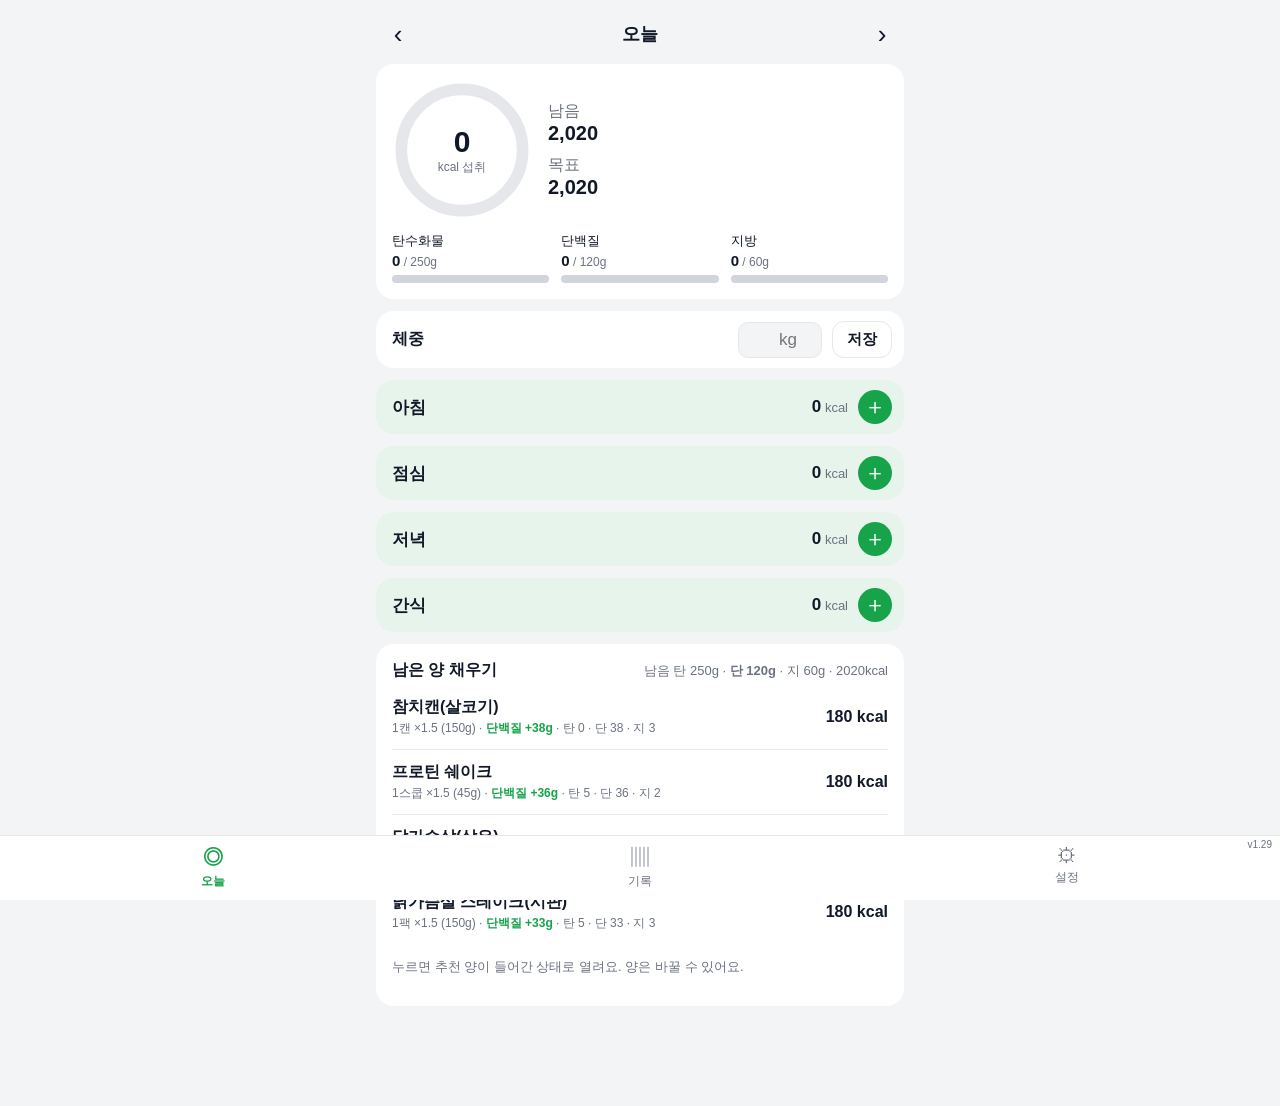
==== commit 35e331b0: "v1.29: 확정 바 대신, 검색 창에서 음식을 여러 개 담고 '식단 기록'을 누르면 한꺼번에 기록 + Scriptable 반영 Co-Authored-By: Claude Opus " ====
--- a/index.html
+++ b/index.html
@@ -133,7 +133,7 @@
       </div>
       <a class="btn wide" href="preview.html">위젯 모양 미리보기</a>
       <label class="switch-row"><span>잠금화면 위젯 사용</span><input type="checkbox" switch id="widget-toggle"></label>
-      <label class="switch-row"><span>모아서 확정하기<br><small class="muted">여러 개 넣은 뒤 아래 확정 바를 누르면 Scriptable이 한 번만 열려요</small></span><input type="checkbox" switch id="autosync-toggle"></label>
+      <label class="switch-row"><span>기록하면 바로 반영<br><small class="muted">추가·수정·삭제할 때 Scriptable이 잠깐 열려요</small></span><input type="checkbox" switch id="autosync-toggle"></label>
       <label class="field"><span>기록 깜빡 알림<br><small class="muted">이 시각까지 기록이 없으면 알려 줘요</small></span>
         <select id="remind-hour">
           <option value="0">끄기</option><option value="19">저녁 7시</option><option value="20">저녁 8시</option>
@@ -174,8 +174,6 @@
     <p class="muted small center">음식 데이터: 식품의약품안전처 식품영양성분 DB, 농촌진흥청 국가표준식품성분표<br>바코드 데이터: Open Food Facts (ODbL)</p>
   </main>
 
-  <a class="confirm-bar" id="confirm-bar" hidden><span id="confirm-count"></span><b>확정 · 잠금화면 반영</b></a>
-
   <nav class="tabbar">
     <span class="app-version" id="app-version"></span>
     <button data-view="today" class="active"><span class="ti">◎</span>오늘</button>
@@ -202,6 +200,10 @@
     </div>
     <div class="food-list" id="food-list"></div>
     <button class="btn wide" id="custom-btn">＋ 직접 입력하기</button>
+    <div class="cart" id="cart" hidden>
+      <div class="cart-list" id="cart-list"></div>
+      <button class="btn primary wide" id="cart-commit">식단 기록</button>
+    </div>
   </div>
 
   <!-- 바코드 시트 -->
--- a/style.css
+++ b/style.css
@@ -235,10 +235,14 @@
 
 .toast { position: fixed; left: 50%; bottom: calc(90px + env(safe-area-inset-bottom)); transform: translateX(-50%); background: #111827; color: #fff; padding: 10px 16px; border-radius: 999px; font-size: 14px; z-index: 20; white-space: nowrap; }
 
-/* 모아서 확정하기 바 (탭바 바로 위) */
-.confirm-bar { position: fixed; left: 50%; transform: translateX(-50%); bottom: calc(66px + env(safe-area-inset-bottom)); width: calc(100% - 32px); max-width: 528px; display: flex; align-items: center; justify-content: space-between; gap: 8px; background: var(--accent); color: #fff; text-decoration: none; padding: 14px 18px; border-radius: 14px; font-size: 15px; box-shadow: 0 6px 18px rgba(0,0,0,.18); z-index: 6; }
-.confirm-bar[hidden] { display: none; }
-.confirm-bar b { white-space: nowrap; }
-body.has-confirm { padding-bottom: calc(136px + env(safe-area-inset-bottom)); }
-body.has-confirm .toast { bottom: calc(140px + env(safe-area-inset-bottom)); }
-.new-tag { display: inline-block; margin-left: 6px; padding: 1px 6px; border-radius: 6px; background: var(--accent); color: #fff; font-size: 10px; font-weight: 700; vertical-align: 2px; }
+/* 검색 창 아래 담은 음식 + 식단 기록 버튼 */
+.cart { position: sticky; bottom: calc(-24px - env(safe-area-inset-bottom)); margin: 12px -16px calc(-24px - env(safe-area-inset-bottom)); padding: 10px 16px calc(14px + env(safe-area-inset-bottom)); background: var(--card); border-top: 1px solid var(--line); box-shadow: 0 -6px 16px rgba(0,0,0,.08); }
+.cart[hidden] { display: none; }
+.cart-list { max-height: 30vh; overflow-y: auto; }
+.cart-meal { display: flex; flex-wrap: wrap; align-items: center; gap: 6px; margin-bottom: 6px; font-size: 14px; }
+.cart-meal > b { margin-right: 2px; }
+.cart-item { display: inline-flex; align-items: center; gap: 4px; background: var(--head); border-radius: 999px; padding: 4px 4px 4px 10px; font-size: 13px; }
+.cart-item small { color: var(--muted); }
+.cart-item button { border: 0; background: none; color: var(--muted); width: 22px; height: 22px; padding: 0; font-size: 12px; }
+.cart .btn.wide { margin-top: 4px; }
+body:has(#search-sheet:not([hidden]) .cart:not([hidden])) .toast { bottom: auto; top: calc(env(safe-area-inset-top) + 64px); }
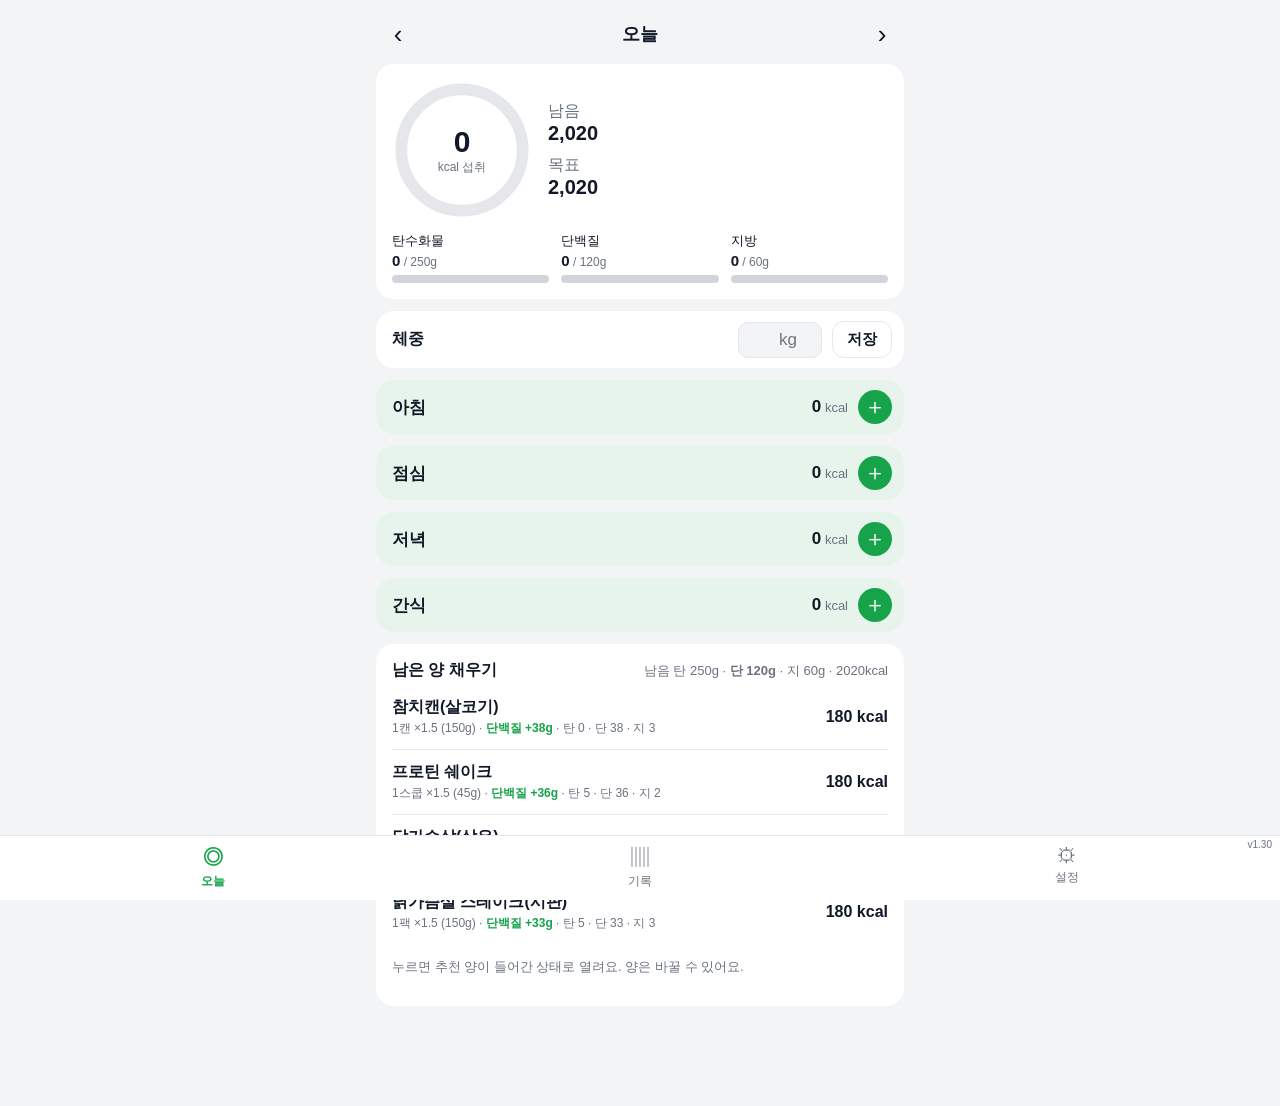
==== commit a6021e28: "v1.30: 식단 기록 버튼을 Scriptable 링크로 바꿔 '◀ Macho' 돌아가기가 뜨게 Co-Authored-By: Claude Opus 5.5 <noreply@anthr" ====
--- a/index.html
+++ b/index.html
@@ -202,7 +202,7 @@
     <button class="btn wide" id="custom-btn">＋ 직접 입력하기</button>
     <div class="cart" id="cart" hidden>
       <div class="cart-list" id="cart-list"></div>
-      <button class="btn primary wide" id="cart-commit">식단 기록</button>
+      <a class="btn primary wide" id="cart-commit" href="#">식단 기록</a>
     </div>
   </div>
 
--- a/style.css
+++ b/style.css
@@ -246,3 +246,4 @@
 .cart-item button { border: 0; background: none; color: var(--muted); width: 22px; height: 22px; padding: 0; font-size: 12px; }
 .cart .btn.wide { margin-top: 4px; }
 body:has(#search-sheet:not([hidden]) .cart:not([hidden])) .toast { bottom: auto; top: calc(env(safe-area-inset-top) + 64px); }
+#cart-commit { text-decoration: none; }
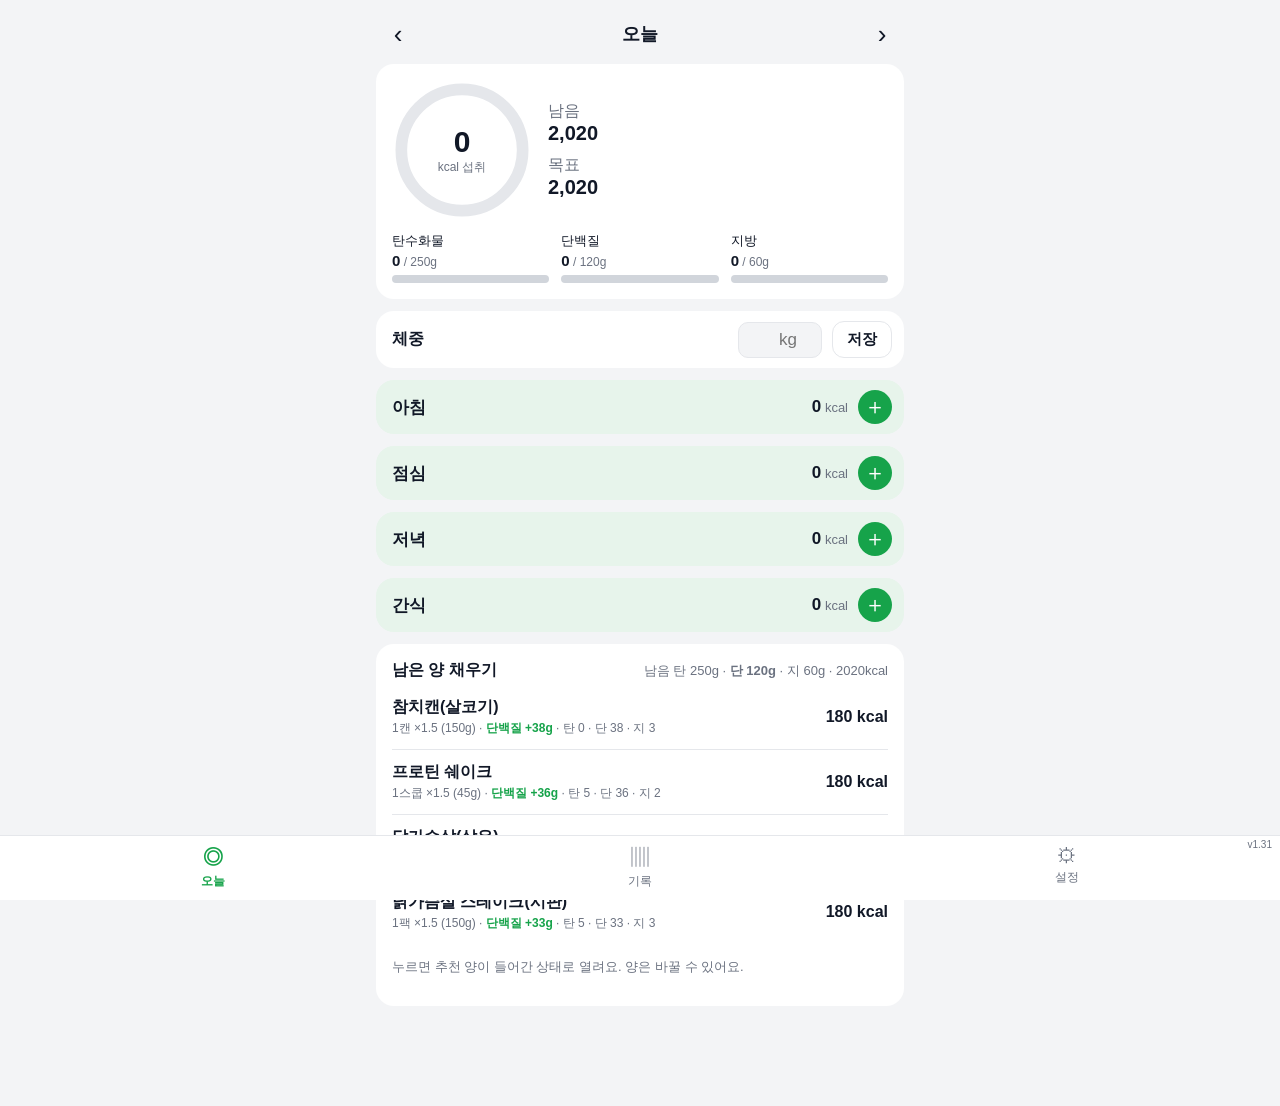
==== commit a3b72932: "v1.31: 식단 개수를 0.1개 단위까지 입력할 수 있게 (최소 0.1개) Co-Authored-By: Claude Opus 5.5 <noreply@anthropic.com>" ====
--- a/index.html
+++ b/index.html
@@ -235,7 +235,7 @@
     <div class="stepper" id="amount-stepper">
       <span id="amount-count-label">개수</span>
       <button type="button" id="count-minus" aria-label="개수 줄이기">−</button>
-      <input type="number" inputmode="decimal" id="amount-count" min="0.5" max="20" step="0.5" aria-label="개수">
+      <input type="number" inputmode="decimal" id="amount-count" min="0.1" max="20" step="0.1" aria-label="개수">
       <button type="button" id="count-plus" aria-label="개수 늘리기">+</button>
       <span class="muted small">최대 20개</span>
     </div>
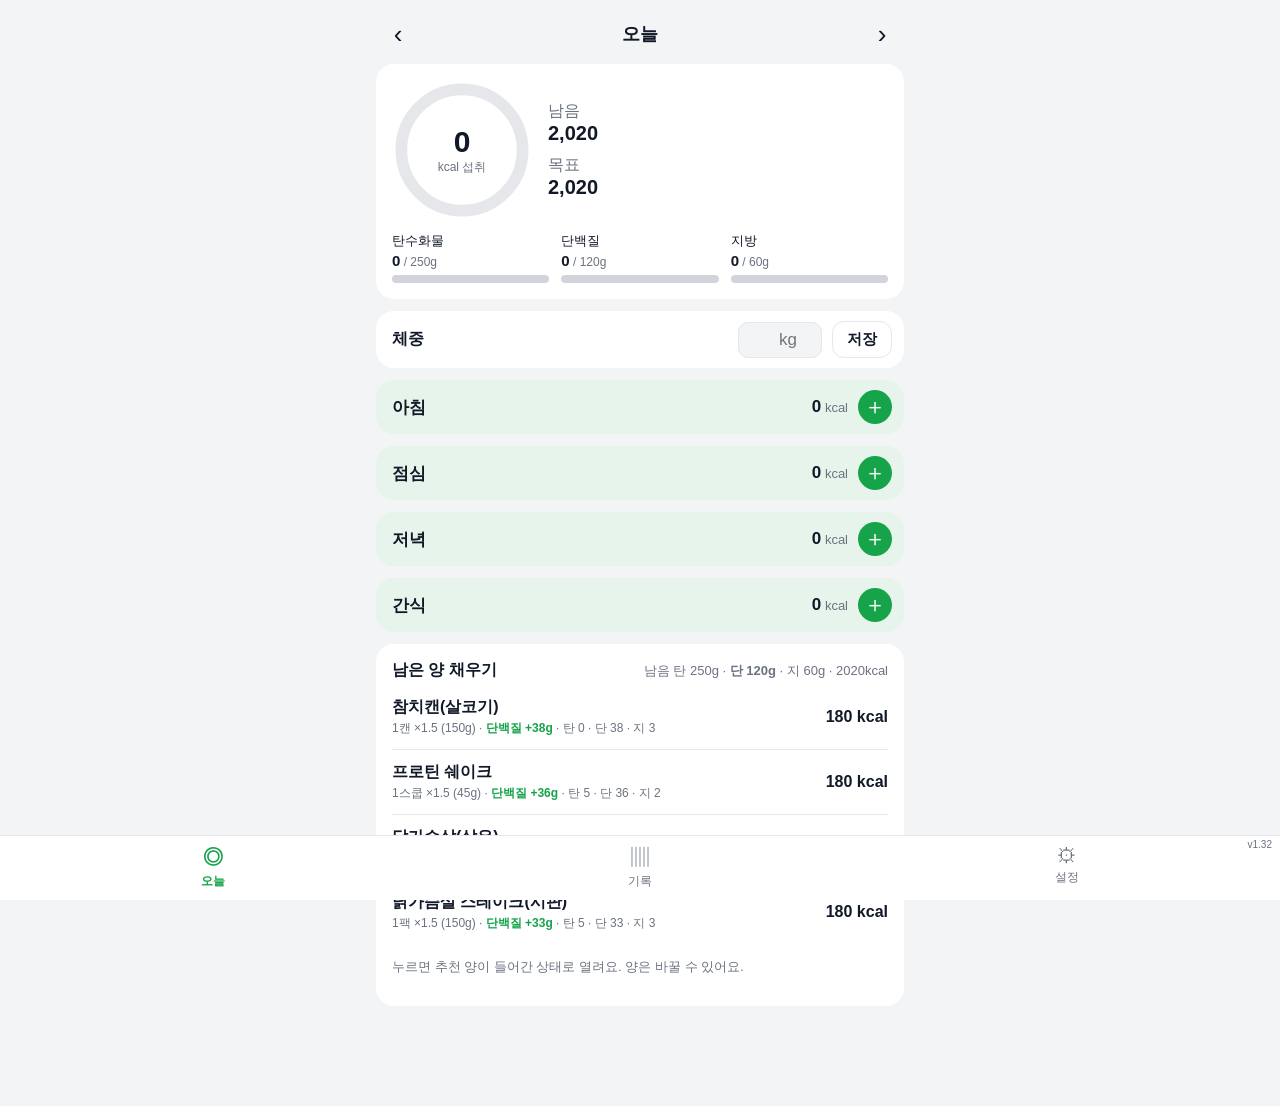
==== commit 055041e7: "v1.32: 끼니 칩(과거 메뉴)을 여러 개 담고 아래 '식단 기록'을 한 번 누르면 한꺼번에 기록 + Scriptable 반영 Co-Authored-By: Claude Opus " ====
--- a/index.html
+++ b/index.html
@@ -65,6 +65,12 @@
 
     <div id="meals"></div>
 
+    <!-- 끼니 칩을 눌러 담은 음식 → 한꺼번에 기록 -->
+    <div class="quick-bar" id="quick-bar" hidden>
+      <a class="btn primary wide" id="quick-commit" href="#">식단 기록</a>
+      <p class="muted small">담은 칩을 다시 누르면 빠져요</p>
+    </div>
+
     <section class="card" id="suggest-card" hidden>
       <div class="sg-head"><h2>남은 양 채우기</h2><span class="muted small" id="suggest-left"></span></div>
       <div id="suggest-list"></div>
--- a/style.css
+++ b/style.css
@@ -247,3 +247,12 @@
 .cart .btn.wide { margin-top: 4px; }
 body:has(#search-sheet:not([hidden]) .cart:not([hidden])) .toast { bottom: auto; top: calc(env(safe-area-inset-top) + 64px); }
 #cart-commit { text-decoration: none; }
+
+/* 오늘 화면: 끼니 칩을 담았을 때 탭바 위에 뜨는 식단 기록 버튼 */
+.chip.picked { background: var(--accent); border-color: var(--accent); color: #fff; font-weight: 600; }
+.quick-bar { position: fixed; left: 0; right: 0; bottom: calc(67px + env(safe-area-inset-bottom)); max-width: 560px; margin: 0 auto; padding: 10px 16px 8px; background: var(--card); border-top: 1px solid var(--line); box-shadow: 0 -6px 16px rgba(0,0,0,.08); z-index: 4; text-align: center; }
+.quick-bar[hidden] { display: none; }
+.quick-bar p { margin: 4px 0 0; }
+#quick-commit { text-decoration: none; }
+body:has(#view-today.active .quick-bar:not([hidden])) { padding-bottom: calc(160px + env(safe-area-inset-bottom)); }
+body:has(#view-today.active .quick-bar:not([hidden])) .toast { bottom: calc(160px + env(safe-area-inset-bottom)); }
